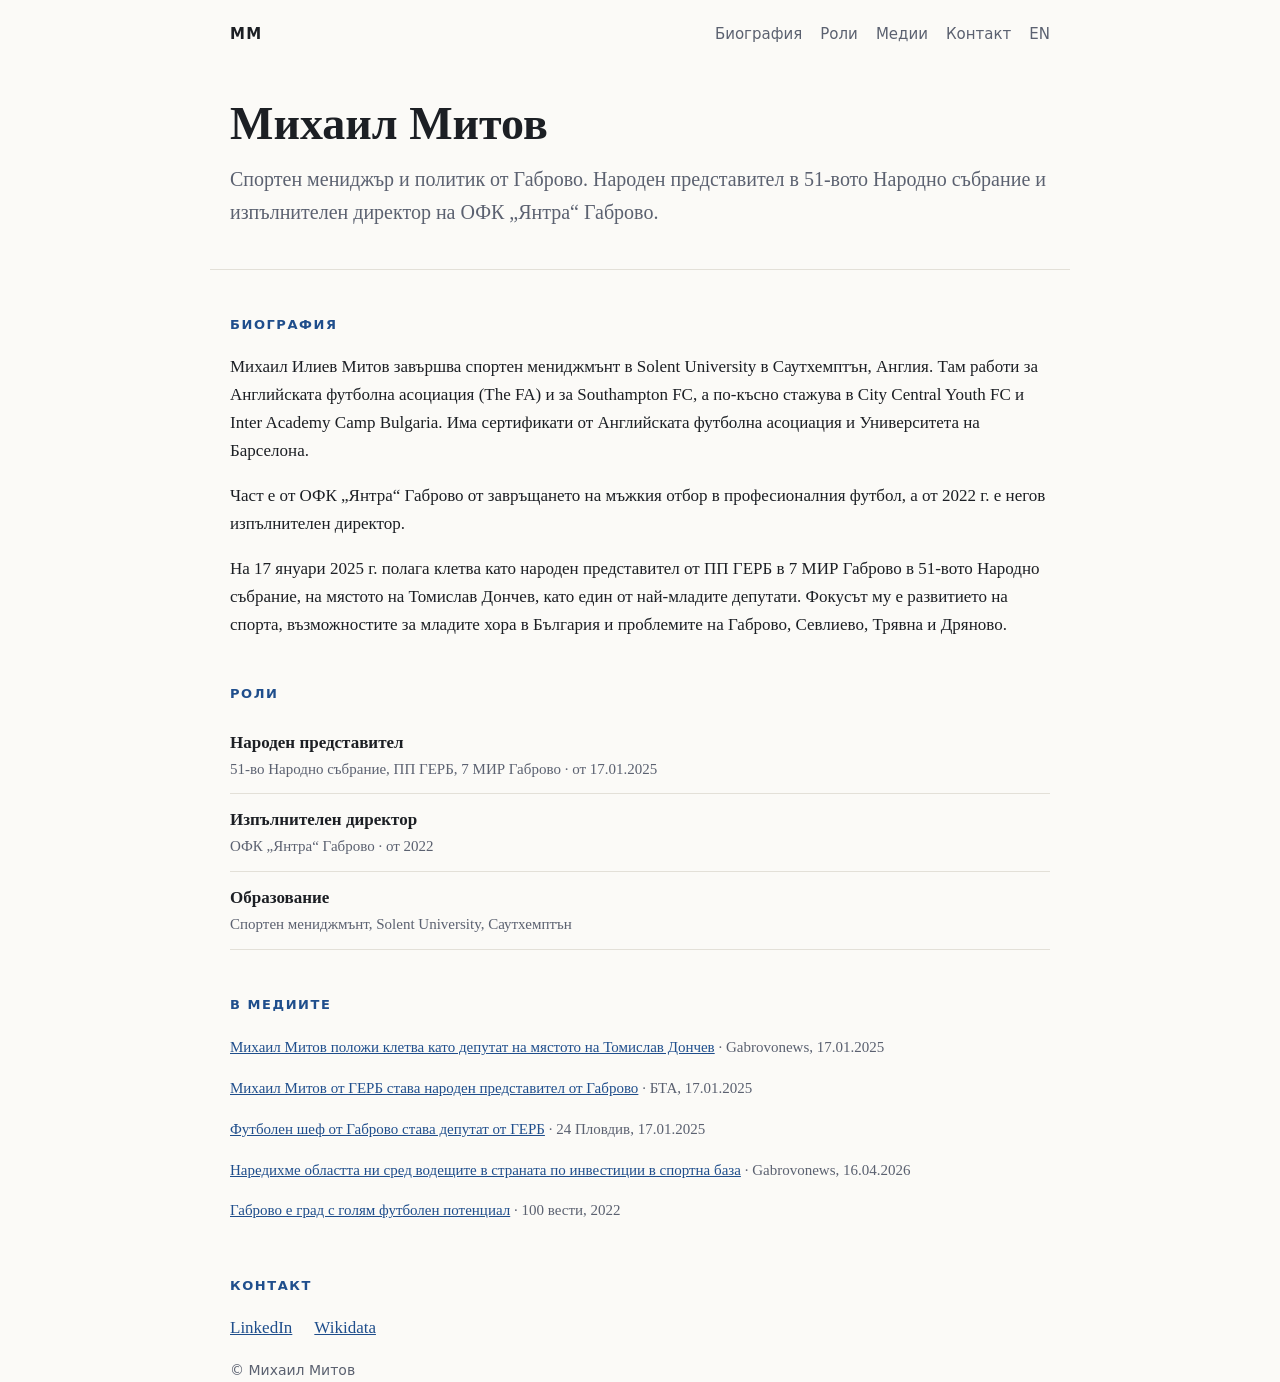
==== index.html @ caedcb2a "Лични страници на Михаил Митов (БГ и EN) с Person schema Co-Authored-By: Claude Opus 5.5 (1M context" ====
<!doctype html>
<html lang="bg">
<head>
<meta charset="utf-8">
<meta name="viewport" content="width=device-width, initial-scale=1">
<title>Михаил Митов | Mihail Mitov</title>
<meta name="description" content="Михаил Илиев Митов – български спортен мениджър и политик, народен представител в 51-вото Народно събрание и изпълнителен директор на ОФК „Янтра“ Габрово.">
<link rel="canonical" href="https://mihailmitovv-code.github.io/">
<link rel="alternate" hreflang="bg" href="https://mihailmitovv-code.github.io/">
<link rel="alternate" hreflang="en" href="https://mihailmitovv-code.github.io/en.html">
<meta property="og:type" content="profile">
<meta property="og:title" content="Михаил Митов">
<meta property="og:description" content="Спортен мениджър и политик от Габрово.">
<meta property="og:url" content="https://mihailmitovv-code.github.io/">
<link rel="stylesheet" href="style.css">
<script type="application/ld+json">
{
  "@context": "https://schema.org",
  "@type": "ProfilePage",
  "url": "https://mihailmitovv-code.github.io/",
  "mainEntity": {
    "@type": "Person",
    "@id": "https://mihailmitovv-code.github.io/#person",
    "name": "Михаил Митов",
    "alternateName": ["Михаил Илиев Митов", "Mihail Mitov", "Mihail Iliev Mitov"],
    "givenName": "Михаил",
    "additionalName": "Илиев",
    "familyName": "Митов",
    "url": "https://mihailmitovv-code.github.io/",
    "description": "Български спортен мениджър и политик, народен представител в 51-вото Народно събрание и изпълнителен директор на ОФК „Янтра“ Габрово.",
    "nationality": {"@type": "Country", "name": "Bulgaria"},
    "homeLocation": {"@type": "Place", "name": "Габрово, България"},
    "jobTitle": "Изпълнителен директор",
    "worksFor": {"@type": "SportsOrganization", "name": "ОФК „Янтра“ Габрово", "url": "https://fcyantra.bg/"},
    "memberOf": {"@type": "PoliticalParty", "name": "ГЕРБ"},
    "alumniOf": {"@type": "CollegeOrUniversity", "name": "Solent University"},
    "knowsAbout": ["Спортен мениджмънт", "Футбол", "Спортна политика", "Регионално развитие"],
    "sameAs": [
      "https://www.wikidata.org/wiki/Q131862445",
      "https://www.linkedin.com/in/mihailm/"
    ]
  }
}
</script>
</head>
<body>
<header class="wrap top">
  <span class="mark">ММ</span>
  <nav><a href="#bio">Биография</a><a href="#roles">Роли</a><a href="#press">Медии</a><a href="#contact">Контакт</a><a href="en.html" lang="en">EN</a></nav>
</header>
<main>
<section class="wrap hero">
  <div>
    <h1>Михаил Митов</h1>
    <p class="lead">Спортен мениджър и политик от Габрово. Народен представител в 51-вото Народно събрание и изпълнителен директор на ОФК „Янтра“ Габрово.</p>
  </div>
</section>
<section id="bio" class="wrap">
  <h2>Биография</h2>
  <p>Михаил Илиев Митов завършва спортен мениджмънт в Solent University в Саутхемптън, Англия. Там работи за Английската футболна асоциация (The FA) и за Southampton FC, а по-късно стажува в City Central Youth FC и Inter Academy Camp Bulgaria. Има сертификати от Английската футболна асоциация и Университета на Барселона.</p>
  <p>Част е от ОФК „Янтра“ Габрово от завръщането на мъжкия отбор в професионалния футбол, а от 2022 г. е негов изпълнителен директор.</p>
  <p>На 17 януари 2025 г. полага клетва като народен представител от ПП ГЕРБ в 7 МИР Габрово в 51-вото Народно събрание, на мястото на Томислав Дончев, като един от най-младите депутати. Фокусът му е развитието на спорта, възможностите за младите хора в България и проблемите на Габрово, Севлиево, Трявна и Дряново.</p>
</section>
<section id="roles" class="wrap">
  <h2>Роли</h2>
  <ul class="roles">
    <li><b>Народен представител</b><span>51-во Народно събрание, ПП ГЕРБ, 7 МИР Габрово · от 17.01.2025</span></li>
    <li><b>Изпълнителен директор</b><span>ОФК „Янтра“ Габрово · от 2022</span></li>
    <li><b>Образование</b><span>Спортен мениджмънт, Solent University, Саутхемптън</span></li>
  </ul>
</section>
<section id="press" class="wrap">
  <h2>В медиите</h2>
  <ul class="press">
    <li><a href="https://www.gabrovonews.bg/news/203158/">Михаил Митов положи клетва като депутат на мястото на Томислав Дончев</a> · Gabrovonews, 17.01.2025</li>
    <li><a href="https://www.bta.bg/bg/news/bulgaria/816753-mihail-mitov-ot-gerb-stava-naroden-predstavitel-ot-gabrovo-na-myastoto-na-tomisl">Михаил Митов от ГЕРБ става народен представител от Габрово</a> · БТА, 17.01.2025</li>
    <li><a href="https://www.24plovdiv.bg/novini/article/19731054">Футболен шеф от Габрово става депутат от ГЕРБ</a> · 24 Пловдив, 17.01.2025</li>
    <li><a href="https://www.gabrovonews.bg/news/207217/">Наредихме областта ни сред водещите в страната по инвестиции в спортна база</a> · Gabrovonews, 16.04.2026</li>
    <li><a href="https://www.stovesti.info/mihail-mitov-gabrovo-e-grad-s-golyam-futbolen-potentsial-a-nashata-kauza-e-da-go-opolzotvorim-11714.html">Габрово е град с голям футболен потенциал</a> · 100 вести, 2022</li>
  </ul>
</section>
<section id="contact" class="wrap">
  <h2>Контакт</h2>
  <p class="links"><a href="https://www.linkedin.com/in/mihailm/">LinkedIn</a><a href="https://www.wikidata.org/wiki/Q131862445">Wikidata</a></p>
</section>
</main>
<footer class="wrap">© Михаил Митов</footer>
</body>
</html>
---- style.css ----
:root{--bg:#fbfaf7;--fg:#1c1f24;--muted:#5b6170;--accent:#1f4e8c;--line:#e3e0d8}
@media (prefers-color-scheme:dark){:root{--bg:#14161a;--fg:#ecebe6;--muted:#a3a8b3;--accent:#8db4ea;--line:#2b2f36}}
*{box-sizing:border-box}
body{margin:0;background:var(--bg);color:var(--fg);font:17px/1.65 Georgia,"Times New Roman",serif}
.wrap{max-width:860px;margin:0 auto;padding:0 20px}
.top{display:flex;justify-content:space-between;align-items:center;padding-top:22px;padding-bottom:22px;font-family:system-ui,sans-serif;font-size:15px}
.mark{font-weight:700;letter-spacing:.08em}
nav a{color:var(--muted);text-decoration:none;margin-left:18px}
nav a:hover{color:var(--accent)}
.hero{display:grid;grid-template-columns:1fr;gap:36px;align-items:center;padding-top:30px;padding-bottom:40px;border-bottom:1px solid var(--line)}
.photo{width:240px;height:300px;object-fit:cover;border-radius:6px;background:var(--line)}
h1{font-size:46px;line-height:1.1;margin:0 0 14px;font-weight:600}
.lead{font-size:20px;color:var(--muted);margin:0}
h2{font-family:system-ui,sans-serif;font-size:13px;text-transform:uppercase;letter-spacing:.12em;color:var(--accent);margin:44px 0 12px}
.roles,.press{list-style:none;padding:0;margin:0}
.roles li{display:flex;flex-direction:column;padding:12px 0;border-bottom:1px solid var(--line)}
.roles span{color:var(--muted);font-size:15px}
.press li{padding:8px 0;color:var(--muted);font-size:15px}
a{color:var(--accent)}
.links a{margin-right:22px}
footer{padding-top:50px;padding-bottom:40px;color:var(--muted);font-size:14px;font-family:system-ui,sans-serif}
@media (max-width:640px){.hero{grid-template-columns:1fr}.photo{width:180px;height:225px}h1{font-size:36px}nav a{margin-left:10px}}
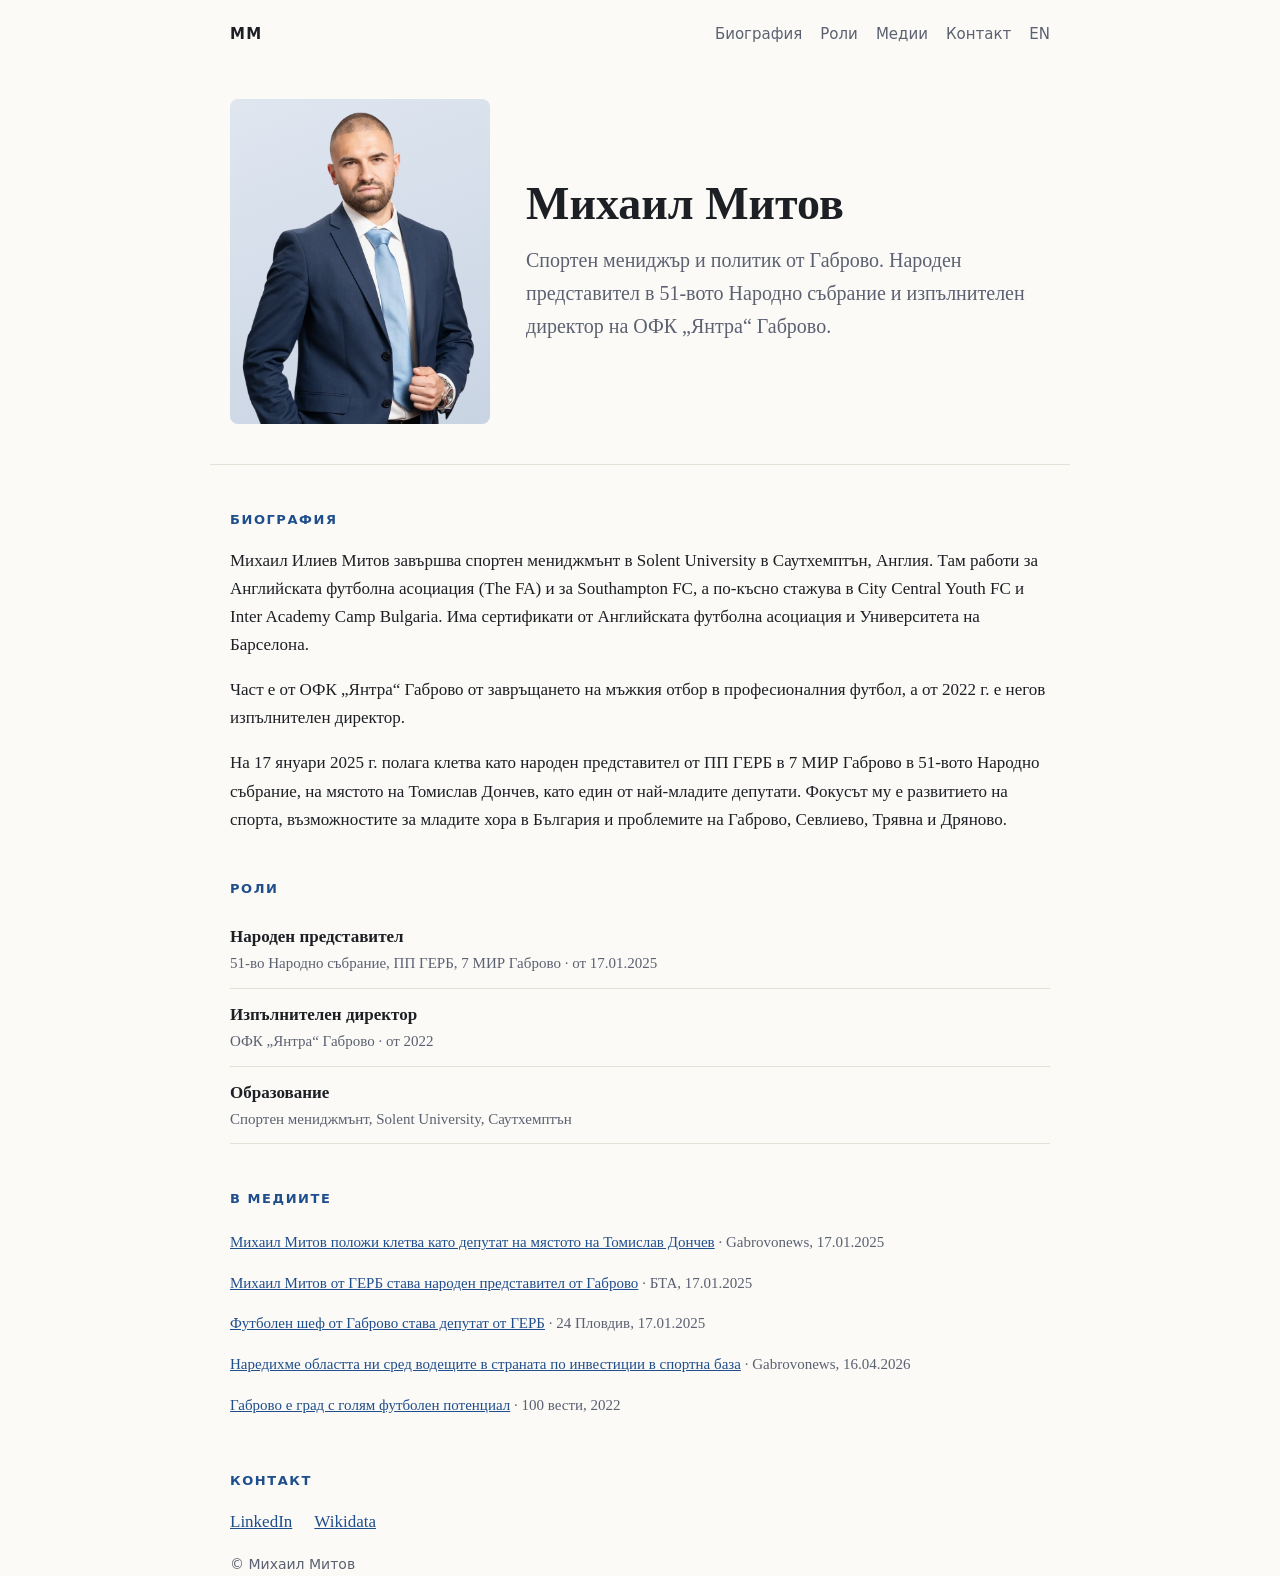
==== commit b636ef8f: "Добавена снимка на Михаил Митов Co-Authored-By: Claude Opus 5.5 (1M context) <noreply@anthropic.com>" ====
--- a/index.html
+++ b/index.html
@@ -11,6 +11,7 @@
 <meta property="og:type" content="profile">
 <meta property="og:title" content="Михаил Митов">
 <meta property="og:description" content="Спортен мениджър и политик от Габрово.">
+<meta property="og:image" content="https://mihailmitovv-code.github.io/mihail-mitov.jpg">
 <meta property="og:url" content="https://mihailmitovv-code.github.io/">
 <link rel="stylesheet" href="style.css">
 <script type="application/ld+json">
@@ -27,6 +28,7 @@
     "additionalName": "Илиев",
     "familyName": "Митов",
     "url": "https://mihailmitovv-code.github.io/",
+    "image": ["https://mihailmitovv-code.github.io/mihail-mitov.jpg","https://mihailmitovv-code.github.io/mihail-mitov-square.jpg"],
     "description": "Български спортен мениджър и политик, народен представител в 51-вото Народно събрание и изпълнителен директор на ОФК „Янтра“ Габрово.",
     "nationality": {"@type": "Country", "name": "Bulgaria"},
     "homeLocation": {"@type": "Place", "name": "Габрово, България"},
@@ -50,6 +52,7 @@
 </header>
 <main>
 <section class="wrap hero">
+  <div class="photo"><img src="mihail-mitov.webp" alt="Михаил Митов" width="800" height="1000"></div>
   <div>
     <h1>Михаил Митов</h1>
     <p class="lead">Спортен мениджър и политик от Габрово. Народен представител в 51-вото Народно събрание и изпълнителен директор на ОФК „Янтра“ Габрово.</p>
--- a/style.css
+++ b/style.css
@@ -7,8 +7,9 @@
 .mark{font-weight:700;letter-spacing:.08em}
 nav a{color:var(--muted);text-decoration:none;margin-left:18px}
 nav a:hover{color:var(--accent)}
-.hero{display:grid;grid-template-columns:1fr;gap:36px;align-items:center;padding-top:30px;padding-bottom:40px;border-bottom:1px solid var(--line)}
-.photo{width:240px;height:300px;object-fit:cover;border-radius:6px;background:var(--line)}
+.hero{display:grid;grid-template-columns:260px 1fr;gap:36px;align-items:center;padding-top:30px;padding-bottom:40px;border-bottom:1px solid var(--line)}
+.photo{width:260px;aspect-ratio:4/5;overflow:hidden;border-radius:8px;background:linear-gradient(160deg,#dfe6f0,#c9d4e3)}
+.photo img{width:100%;height:auto;display:block}
 h1{font-size:46px;line-height:1.1;margin:0 0 14px;font-weight:600}
 .lead{font-size:20px;color:var(--muted);margin:0}
 h2{font-family:system-ui,sans-serif;font-size:13px;text-transform:uppercase;letter-spacing:.12em;color:var(--accent);margin:44px 0 12px}
@@ -19,4 +20,4 @@
 a{color:var(--accent)}
 .links a{margin-right:22px}
 footer{padding-top:50px;padding-bottom:40px;color:var(--muted);font-size:14px;font-family:system-ui,sans-serif}
-@media (max-width:640px){.hero{grid-template-columns:1fr}.photo{width:180px;height:225px}h1{font-size:36px}nav a{margin-left:10px}}
+@media (max-width:640px){.hero{grid-template-columns:1fr}.photo{width:200px}h1{font-size:36px}nav a{margin-left:10px}}
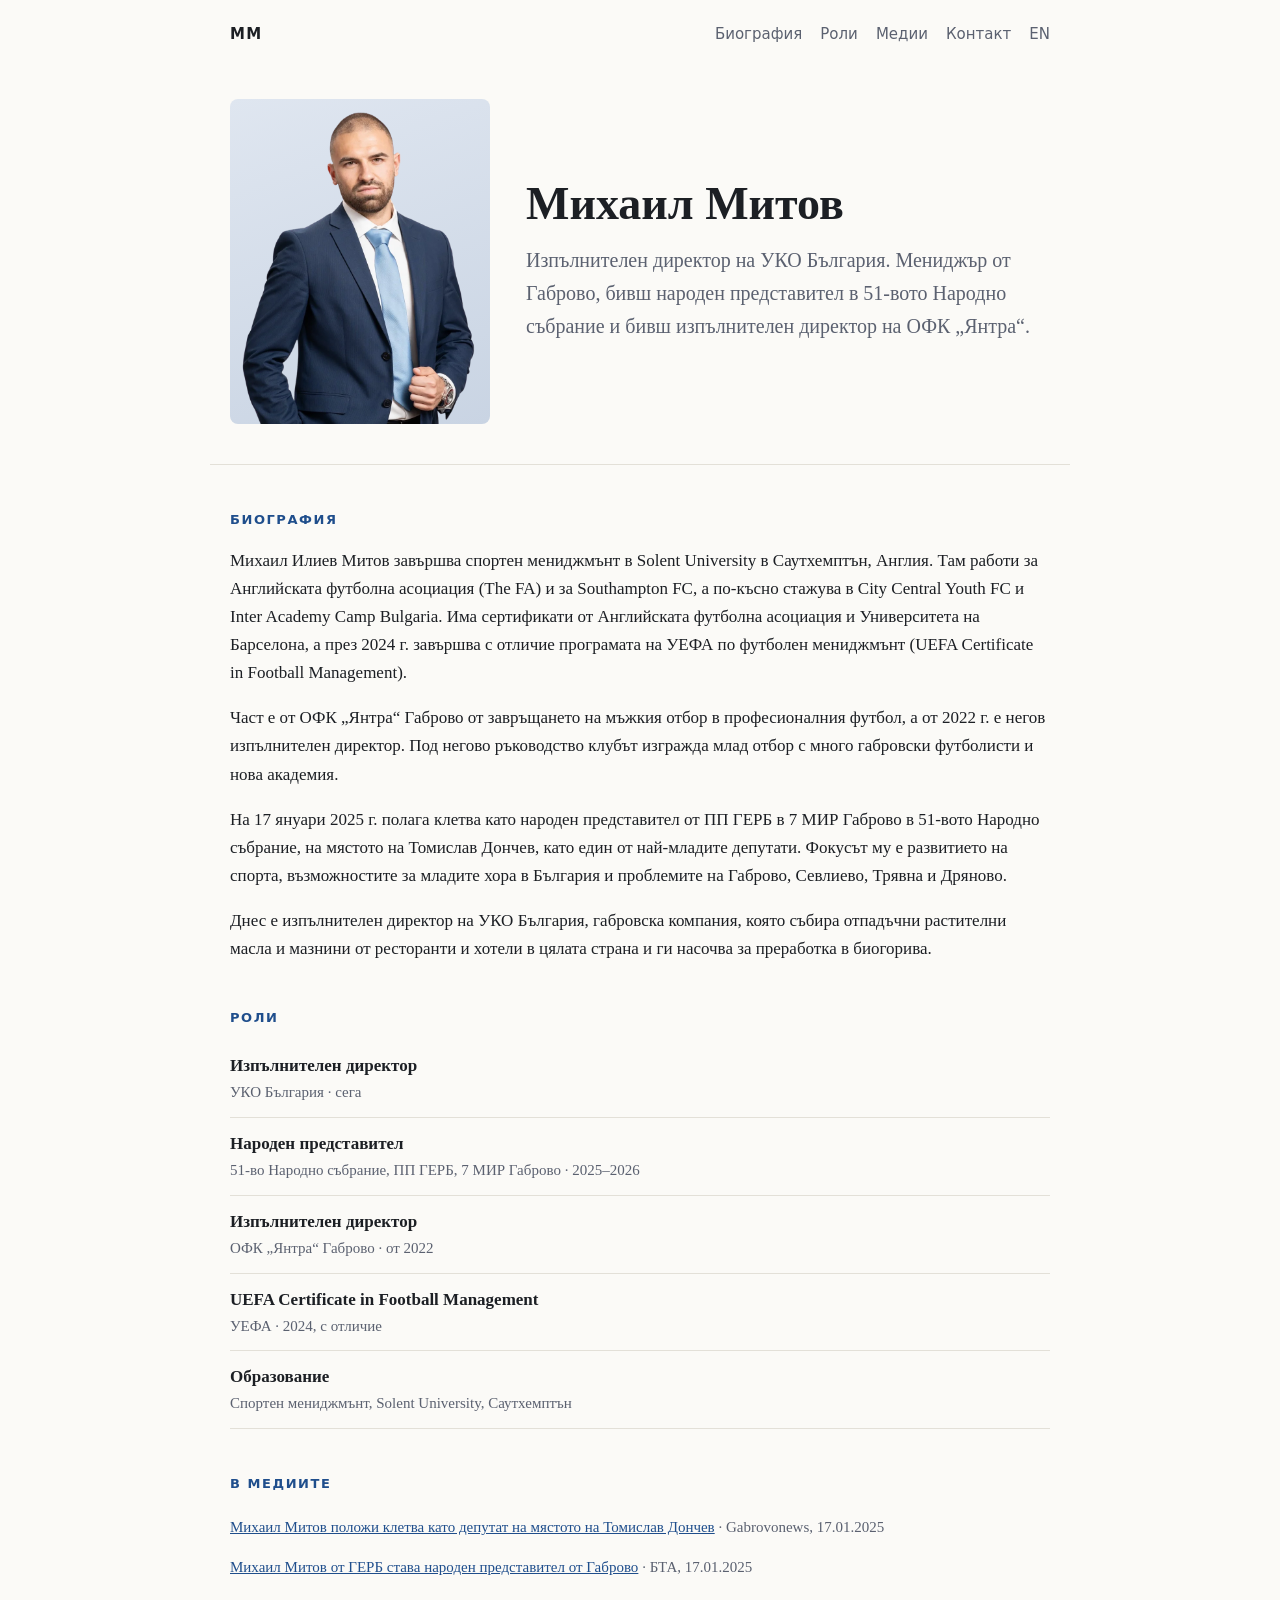
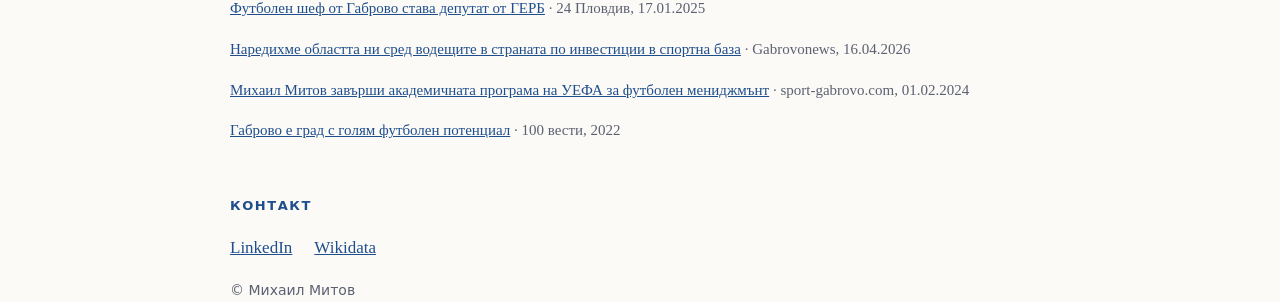
==== commit 7b2d2222: "Актуална роля: изпълнителен директор на УКО България Co-Authored-By: Claude Opus 5.5 (1M context) <n" ====
--- a/index.html
+++ b/index.html
@@ -4,13 +4,13 @@
 <meta charset="utf-8">
 <meta name="viewport" content="width=device-width, initial-scale=1">
 <title>Михаил Митов | Mihail Mitov</title>
-<meta name="description" content="Михаил Илиев Митов – български спортен мениджър и политик, народен представител в 51-вото Народно събрание и изпълнителен директор на ОФК „Янтра“ Габрово.">
+<meta name="description" content="Михаил Илиев Митов – изпълнителен директор на УКО България, бивш народен представител в 51-вото Народно събрание и бивш изпълнителен директор на ОФК „Янтра“ Габрово.">
 <link rel="canonical" href="https://mihailmitovv-code.github.io/">
 <link rel="alternate" hreflang="bg" href="https://mihailmitovv-code.github.io/">
 <link rel="alternate" hreflang="en" href="https://mihailmitovv-code.github.io/en.html">
 <meta property="og:type" content="profile">
 <meta property="og:title" content="Михаил Митов">
-<meta property="og:description" content="Спортен мениджър и политик от Габрово.">
+<meta property="og:description" content="Изпълнителен директор на УКО България. Мениджър и бивш народен представител от Габрово.">
 <meta property="og:image" content="https://mihailmitovv-code.github.io/mihail-mitov.jpg">
 <meta property="og:url" content="https://mihailmitovv-code.github.io/">
 <link rel="stylesheet" href="style.css">
@@ -29,14 +29,19 @@
     "familyName": "Митов",
     "url": "https://mihailmitovv-code.github.io/",
     "image": ["https://mihailmitovv-code.github.io/mihail-mitov.jpg","https://mihailmitovv-code.github.io/mihail-mitov-square.jpg"],
-    "description": "Български спортен мениджър и политик, народен представител в 51-вото Народно събрание и изпълнителен директор на ОФК „Янтра“ Габрово.",
+    "description": "Български мениджър и политик, изпълнителен директор на УКО България и бивш народен представител в 51-вото Народно събрание.",
     "nationality": {"@type": "Country", "name": "Bulgaria"},
     "homeLocation": {"@type": "Place", "name": "Габрово, България"},
     "jobTitle": "Изпълнителен директор",
-    "worksFor": {"@type": "SportsOrganization", "name": "ОФК „Янтра“ Габрово", "url": "https://fcyantra.bg/"},
+    "worksFor": {"@type": "Organization", "name": "УКО България", "alternateName": "UCO Bulgaria"},
+    "hasOccupation": [
+      {"@type": "Role", "roleName": "Изпълнителен директор", "description": "УКО България"},
+      {"@type": "Role", "roleName": "Народен представител, 51-во Народно събрание", "startDate": "2025-01-17"},
+      {"@type": "Role", "roleName": "Изпълнителен директор, ОФК „Янтра“ Габрово", "startDate": "2022"}
+    ],
     "memberOf": {"@type": "PoliticalParty", "name": "ГЕРБ"},
     "alumniOf": {"@type": "CollegeOrUniversity", "name": "Solent University"},
-    "knowsAbout": ["Спортен мениджмънт", "Футбол", "Спортна политика", "Регионално развитие"],
+    "knowsAbout": ["Мениджмънт", "Рециклиране и кръгова икономика", "Спортен мениджмънт", "Футбол", "Регионално развитие"],
     "sameAs": [
       "https://www.wikidata.org/wiki/Q131862445",
       "https://www.linkedin.com/in/mihailm/"
@@ -55,20 +60,23 @@
   <div class="photo"><img src="mihail-mitov.webp" alt="Михаил Митов" width="800" height="1000"></div>
   <div>
     <h1>Михаил Митов</h1>
-    <p class="lead">Спортен мениджър и политик от Габрово. Народен представител в 51-вото Народно събрание и изпълнителен директор на ОФК „Янтра“ Габрово.</p>
+    <p class="lead">Изпълнителен директор на УКО България. Мениджър от Габрово, бивш народен представител в 51-вото Народно събрание и бивш изпълнителен директор на ОФК „Янтра“.</p>
   </div>
 </section>
 <section id="bio" class="wrap">
   <h2>Биография</h2>
-  <p>Михаил Илиев Митов завършва спортен мениджмънт в Solent University в Саутхемптън, Англия. Там работи за Английската футболна асоциация (The FA) и за Southampton FC, а по-късно стажува в City Central Youth FC и Inter Academy Camp Bulgaria. Има сертификати от Английската футболна асоциация и Университета на Барселона.</p>
-  <p>Част е от ОФК „Янтра“ Габрово от завръщането на мъжкия отбор в професионалния футбол, а от 2022 г. е негов изпълнителен директор.</p>
+  <p>Михаил Илиев Митов завършва спортен мениджмънт в Solent University в Саутхемптън, Англия. Там работи за Английската футболна асоциация (The FA) и за Southampton FC, а по-късно стажува в City Central Youth FC и Inter Academy Camp Bulgaria. Има сертификати от Английската футболна асоциация и Университета на Барселона, а през 2024 г. завършва с отличие програмата на УЕФА по футболен мениджмънт (UEFA Certificate in Football Management).</p>
+  <p>Част е от ОФК „Янтра“ Габрово от завръщането на мъжкия отбор в професионалния футбол, а от 2022 г. е негов изпълнителен директор. Под негово ръководство клубът изгражда млад отбор с много габровски футболисти и нова академия.</p>
   <p>На 17 януари 2025 г. полага клетва като народен представител от ПП ГЕРБ в 7 МИР Габрово в 51-вото Народно събрание, на мястото на Томислав Дончев, като един от най-младите депутати. Фокусът му е развитието на спорта, възможностите за младите хора в България и проблемите на Габрово, Севлиево, Трявна и Дряново.</p>
+  <p>Днес е изпълнителен директор на УКО България, габровска компания, която събира отпадъчни растителни масла и мазнини от ресторанти и хотели в цялата страна и ги насочва за преработка в биогорива.</p>
 </section>
 <section id="roles" class="wrap">
   <h2>Роли</h2>
   <ul class="roles">
-    <li><b>Народен представител</b><span>51-во Народно събрание, ПП ГЕРБ, 7 МИР Габрово · от 17.01.2025</span></li>
+    <li><b>Изпълнителен директор</b><span>УКО България · сега</span></li>
+    <li><b>Народен представител</b><span>51-во Народно събрание, ПП ГЕРБ, 7 МИР Габрово · 2025–2026</span></li>
     <li><b>Изпълнителен директор</b><span>ОФК „Янтра“ Габрово · от 2022</span></li>
+    <li><b>UEFA Certificate in Football Management</b><span>УЕФА · 2024, с отличие</span></li>
     <li><b>Образование</b><span>Спортен мениджмънт, Solent University, Саутхемптън</span></li>
   </ul>
 </section>
@@ -79,6 +87,7 @@
     <li><a href="https://www.bta.bg/bg/news/bulgaria/816753-mihail-mitov-ot-gerb-stava-naroden-predstavitel-ot-gabrovo-na-myastoto-na-tomisl">Михаил Митов от ГЕРБ става народен представител от Габрово</a> · БТА, 17.01.2025</li>
     <li><a href="https://www.24plovdiv.bg/novini/article/19731054">Футболен шеф от Габрово става депутат от ГЕРБ</a> · 24 Пловдив, 17.01.2025</li>
     <li><a href="https://www.gabrovonews.bg/news/207217/">Наредихме областта ни сред водещите в страната по инвестиции в спортна база</a> · Gabrovonews, 16.04.2026</li>
+    <li><a href="https://www.sport-gabrovo.com/novini/2579-izpalnitelniyat-direktor-na-yantra-mihail-mitov-zavarshi-akademichnata-programa-na-uefa-za-futbolen-menidzhmant">Михаил Митов завърши академичната програма на УЕФА за футболен мениджмънт</a> · sport-gabrovo.com, 01.02.2024</li>
     <li><a href="https://www.stovesti.info/mihail-mitov-gabrovo-e-grad-s-golyam-futbolen-potentsial-a-nashata-kauza-e-da-go-opolzotvorim-11714.html">Габрово е град с голям футболен потенциал</a> · 100 вести, 2022</li>
   </ul>
 </section>
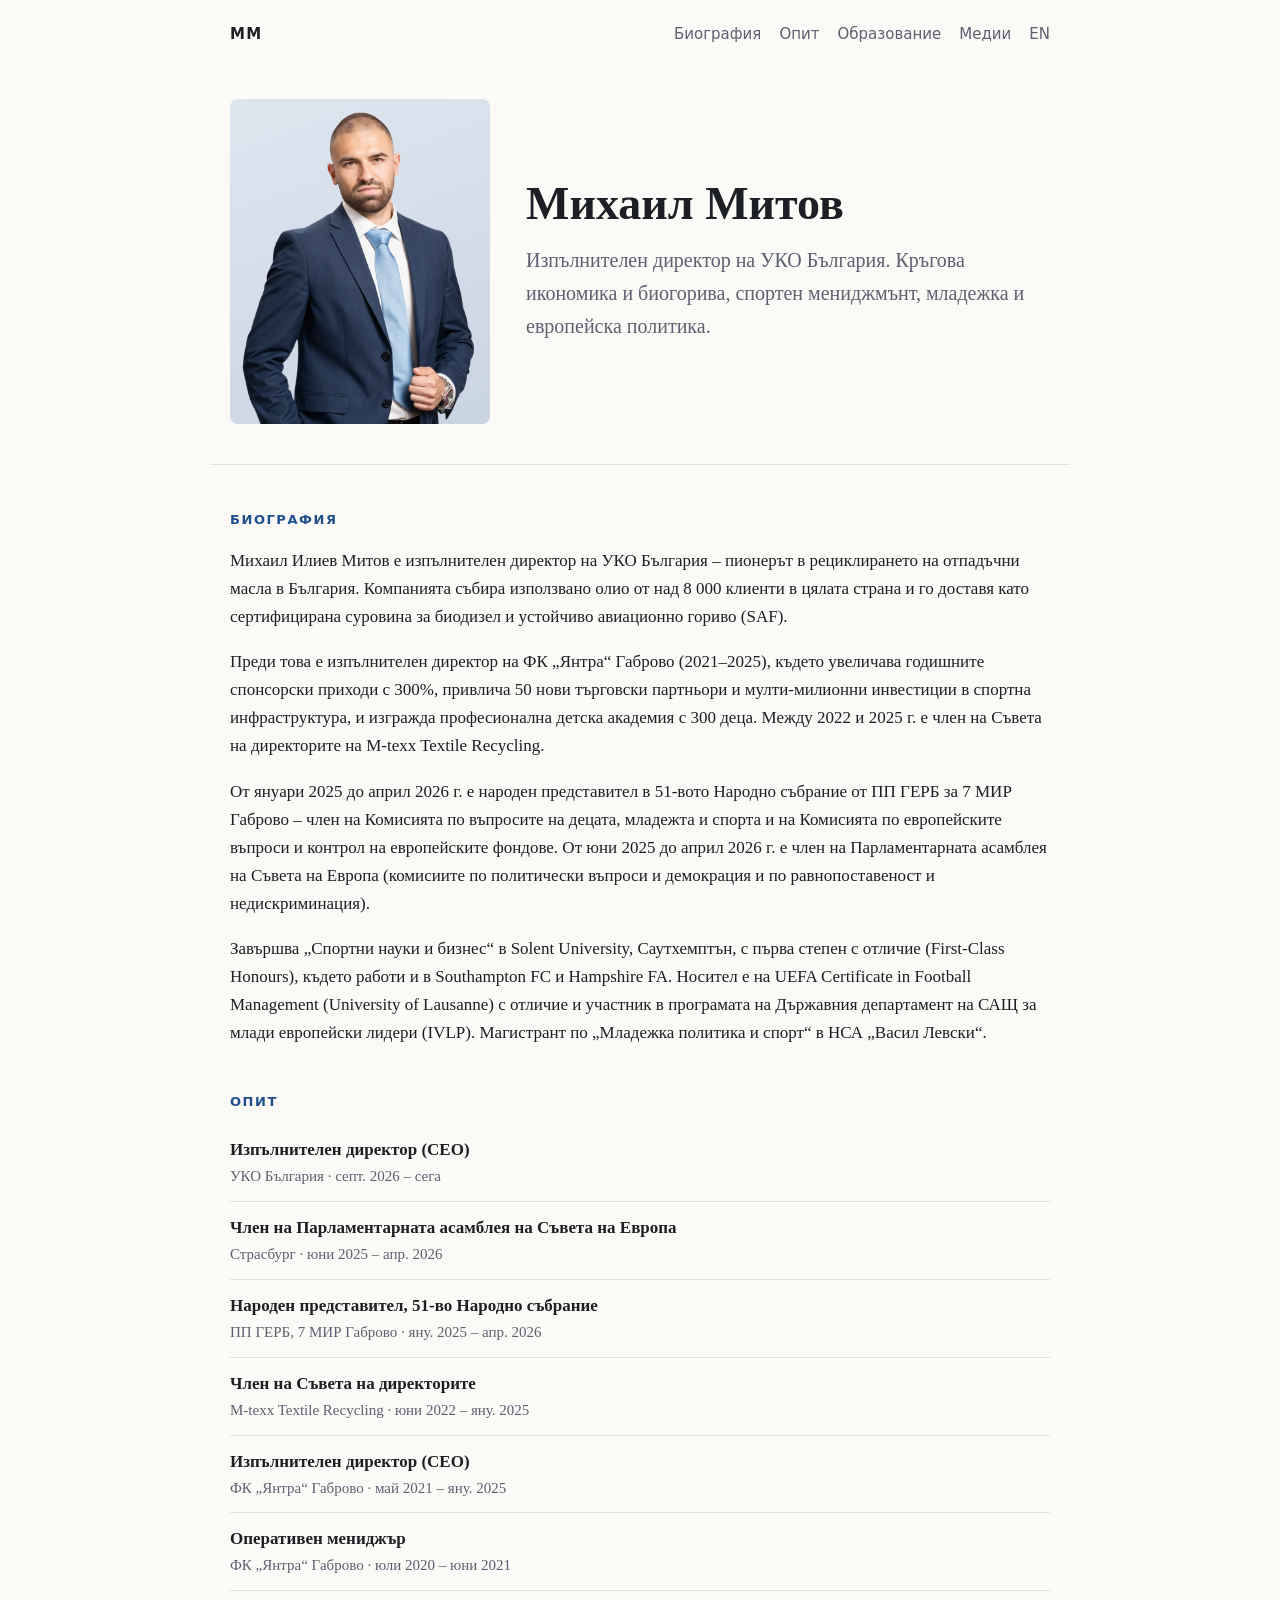
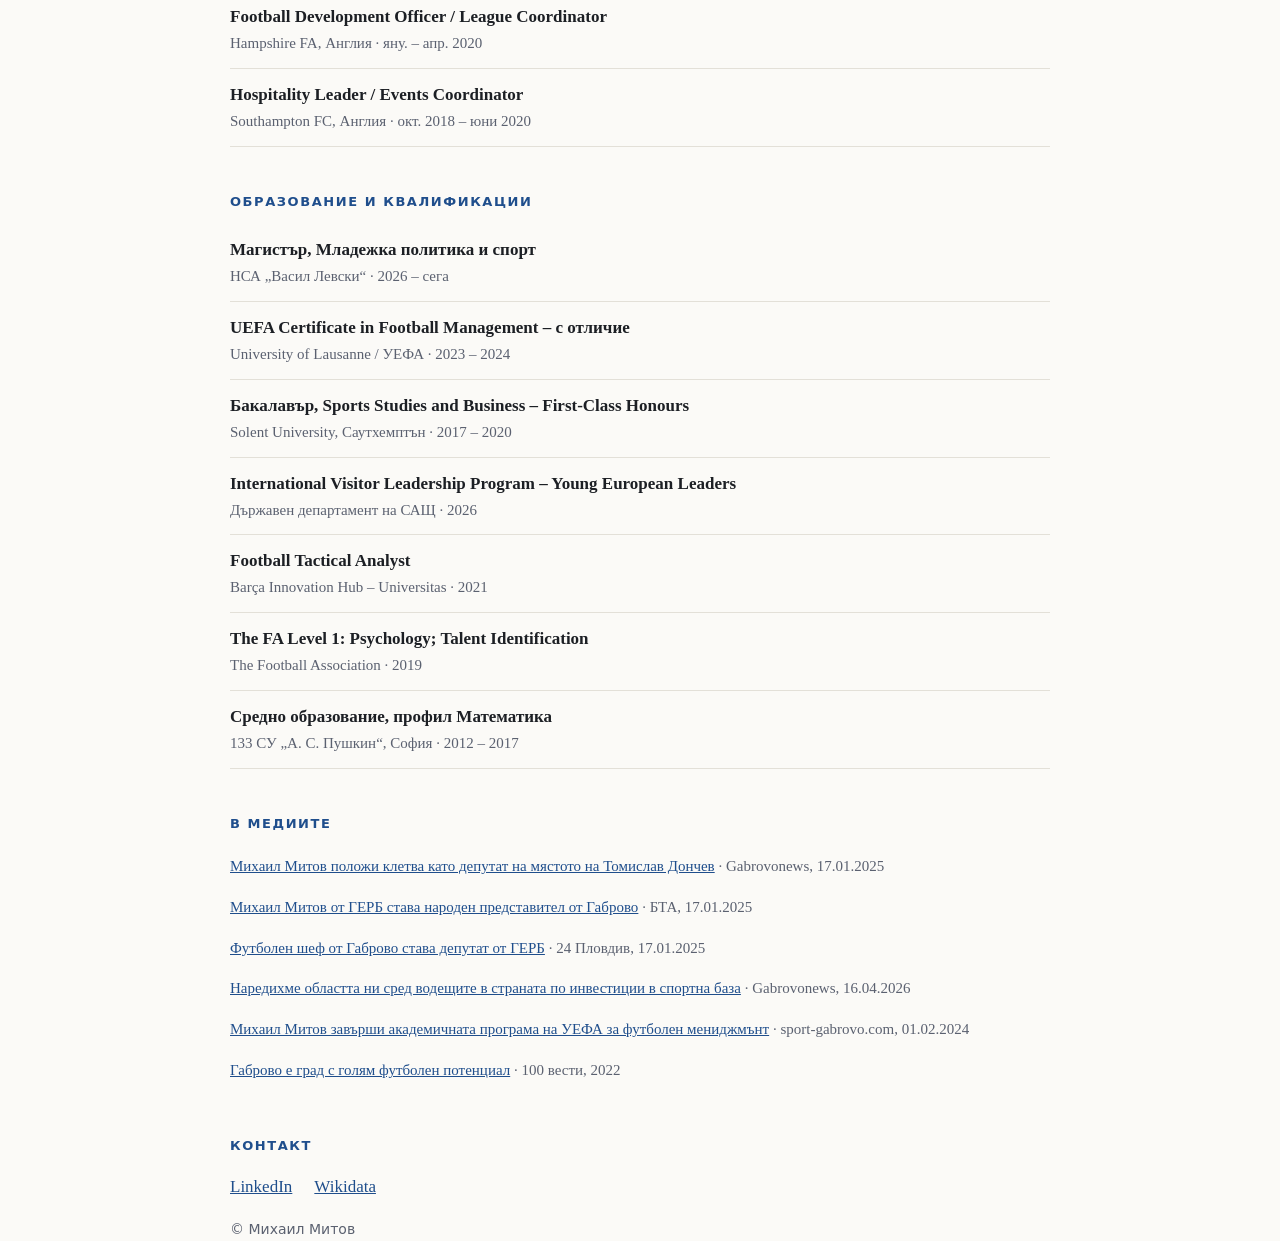
==== commit 0f62735e: "Пълна биография от LinkedIn: опит, образование, ПАСЕ, УКО България Co-Authored-By: Claude Opus 5.5 (" ====
--- a/index.html
+++ b/index.html
@@ -4,13 +4,13 @@
 <meta charset="utf-8">
 <meta name="viewport" content="width=device-width, initial-scale=1">
 <title>Михаил Митов | Mihail Mitov</title>
-<meta name="description" content="Михаил Илиев Митов – изпълнителен директор на УКО България, бивш народен представител в 51-вото Народно събрание и бивш изпълнителен директор на ОФК „Янтра“ Габрово.">
+<meta name="description" content="Михаил Илиев Митов – изпълнителен директор на УКО България, бивш народен представител в 51-вото Народно събрание и член на ПАСЕ, бивш изпълнителен директор на ФК „Янтра“ Габрово.">
 <link rel="canonical" href="https://mihailmitovv-code.github.io/">
 <link rel="alternate" hreflang="bg" href="https://mihailmitovv-code.github.io/">
 <link rel="alternate" hreflang="en" href="https://mihailmitovv-code.github.io/en.html">
 <meta property="og:type" content="profile">
 <meta property="og:title" content="Михаил Митов">
-<meta property="og:description" content="Изпълнителен директор на УКО България. Мениджър и бивш народен представител от Габрово.">
+<meta property="og:description" content="Изпълнителен директор на УКО България. Кръгова икономика и биогорива, спортен мениджмънт, младежка и европейска политика.">
 <meta property="og:image" content="https://mihailmitovv-code.github.io/mihail-mitov.jpg">
 <meta property="og:url" content="https://mihailmitovv-code.github.io/">
 <link rel="stylesheet" href="style.css">
@@ -19,29 +19,89 @@
   "@context": "https://schema.org",
   "@type": "ProfilePage",
   "url": "https://mihailmitovv-code.github.io/",
+  "inLanguage": "bg",
   "mainEntity": {
     "@type": "Person",
     "@id": "https://mihailmitovv-code.github.io/#person",
     "name": "Михаил Митов",
-    "alternateName": ["Михаил Илиев Митов", "Mihail Mitov", "Mihail Iliev Mitov"],
+    "alternateName": [
+      "Михаил Илиев Митов",
+      "Mihail Mitov",
+      "Mihail Iliev Mitov"
+    ],
     "givenName": "Михаил",
     "additionalName": "Илиев",
     "familyName": "Митов",
     "url": "https://mihailmitovv-code.github.io/",
-    "image": ["https://mihailmitovv-code.github.io/mihail-mitov.jpg","https://mihailmitovv-code.github.io/mihail-mitov-square.jpg"],
-    "description": "Български мениджър и политик, изпълнителен директор на УКО България и бивш народен представител в 51-вото Народно събрание.",
-    "nationality": {"@type": "Country", "name": "Bulgaria"},
-    "homeLocation": {"@type": "Place", "name": "Габрово, България"},
-    "jobTitle": "Изпълнителен директор",
-    "worksFor": {"@type": "Organization", "name": "УКО България", "alternateName": "UCO Bulgaria"},
-    "hasOccupation": [
-      {"@type": "Role", "roleName": "Изпълнителен директор", "description": "УКО България"},
-      {"@type": "Role", "roleName": "Народен представител, 51-во Народно събрание", "startDate": "2025-01-17"},
-      {"@type": "Role", "roleName": "Изпълнителен директор, ОФК „Янтра“ Габрово", "startDate": "2022"}
+    "image": [
+      "https://mihailmitovv-code.github.io/mihail-mitov.jpg",
+      "https://mihailmitovv-code.github.io/mihail-mitov-square.jpg"
     ],
-    "memberOf": {"@type": "PoliticalParty", "name": "ГЕРБ"},
-    "alumniOf": {"@type": "CollegeOrUniversity", "name": "Solent University"},
-    "knowsAbout": ["Мениджмънт", "Рециклиране и кръгова икономика", "Спортен мениджмънт", "Футбол", "Регионално развитие"],
+    "description": "Български мениджър и бивш политик, изпълнителен директор на УКО България, бивш народен представител в 51-вото Народно събрание и член на Парламентарната асамблея на Съвета на Европа.",
+    "nationality": {
+      "@type": "Country",
+      "name": "Bulgaria"
+    },
+    "homeLocation": {
+      "@type": "Place",
+      "name": "Габрово, България"
+    },
+    "jobTitle": "Изпълнителен директор (CEO)",
+    "worksFor": {
+      "@type": "Organization",
+      "name": "УКО България",
+      "alternateName": "UCO Bulgaria"
+    },
+    "memberOf": {
+      "@type": "PoliticalParty",
+      "name": "ГЕРБ"
+    },
+    "alumniOf": [
+      {
+        "@type": "CollegeOrUniversity",
+        "name": "Solent University",
+        "sameAs": "https://www.solent.ac.uk/"
+      },
+      {
+        "@type": "CollegeOrUniversity",
+        "name": "University of Lausanne",
+        "sameAs": "https://www.unil.ch/"
+      },
+      {
+        "@type": "CollegeOrUniversity",
+        "name": "Национална спортна академия „Васил Левски“"
+      },
+      {
+        "@type": "HighSchool",
+        "name": "133 СУ „А. С. Пушкин“"
+      }
+    ],
+    "hasCredential": [
+      {
+        "@type": "EducationalOccupationalCredential",
+        "name": "UEFA Certificate in Football Management (Distinction)",
+        "recognizedBy": {
+          "@type": "Organization",
+          "name": "UEFA"
+        }
+      },
+      {
+        "@type": "EducationalOccupationalCredential",
+        "name": "International Visitor Leadership Program – Young European Leaders",
+        "recognizedBy": {
+          "@type": "Organization",
+          "name": "U.S. Department of State"
+        }
+      }
+    ],
+    "knowsAbout": [
+      "Кръгова икономика",
+      "Биогорива",
+      "Спортен мениджмънт",
+      "Футбол",
+      "Младежка политика",
+      "Европейски въпроси"
+    ],
     "sameAs": [
       "https://www.wikidata.org/wiki/Q131862445",
       "https://www.linkedin.com/in/mihailm/"
@@ -52,32 +112,47 @@
 </head>
 <body>
 <header class="wrap top">
-  <span class="mark">ММ</span>
-  <nav><a href="#bio">Биография</a><a href="#roles">Роли</a><a href="#press">Медии</a><a href="#contact">Контакт</a><a href="en.html" lang="en">EN</a></nav>
+  <span class="mark">MM</span>
+  <nav><a href="#bio">Биография</a><a href="#exp">Опит</a><a href="#edu">Образование</a><a href="#press">Медии</a><a href="en.html">EN</a></nav>
 </header>
 <main>
 <section class="wrap hero">
   <div class="photo"><img src="mihail-mitov.webp" alt="Михаил Митов" width="800" height="1000"></div>
   <div>
     <h1>Михаил Митов</h1>
-    <p class="lead">Изпълнителен директор на УКО България. Мениджър от Габрово, бивш народен представител в 51-вото Народно събрание и бивш изпълнителен директор на ОФК „Янтра“.</p>
+    <p class="lead">Изпълнителен директор на УКО България. Кръгова икономика и биогорива, спортен мениджмънт, младежка и европейска политика.</p>
   </div>
 </section>
 <section id="bio" class="wrap">
   <h2>Биография</h2>
-  <p>Михаил Илиев Митов завършва спортен мениджмънт в Solent University в Саутхемптън, Англия. Там работи за Английската футболна асоциация (The FA) и за Southampton FC, а по-късно стажува в City Central Youth FC и Inter Academy Camp Bulgaria. Има сертификати от Английската футболна асоциация и Университета на Барселона, а през 2024 г. завършва с отличие програмата на УЕФА по футболен мениджмънт (UEFA Certificate in Football Management).</p>
-  <p>Част е от ОФК „Янтра“ Габрово от завръщането на мъжкия отбор в професионалния футбол, а от 2022 г. е негов изпълнителен директор. Под негово ръководство клубът изгражда млад отбор с много габровски футболисти и нова академия.</p>
-  <p>На 17 януари 2025 г. полага клетва като народен представител от ПП ГЕРБ в 7 МИР Габрово в 51-вото Народно събрание, на мястото на Томислав Дончев, като един от най-младите депутати. Фокусът му е развитието на спорта, възможностите за младите хора в България и проблемите на Габрово, Севлиево, Трявна и Дряново.</p>
-  <p>Днес е изпълнителен директор на УКО България, габровска компания, която събира отпадъчни растителни масла и мазнини от ресторанти и хотели в цялата страна и ги насочва за преработка в биогорива.</p>
+  <p>Михаил Илиев Митов е изпълнителен директор на УКО България – пионерът в рециклирането на отпадъчни масла в България. Компанията събира използвано олио от над 8 000 клиенти в цялата страна и го доставя като сертифицирана суровина за биодизел и устойчиво авиационно гориво (SAF).</p>
+  <p>Преди това е изпълнителен директор на ФК „Янтра“ Габрово (2021–2025), където увеличава годишните спонсорски приходи с 300%, привлича 50 нови търговски партньори и мулти-милионни инвестиции в спортна инфраструктура, и изгражда професионална детска академия с 300 деца. Между 2022 и 2025 г. е член на Съвета на директорите на M-texx Textile Recycling.</p>
+  <p>От януари 2025 до април 2026 г. е народен представител в 51-вото Народно събрание от ПП ГЕРБ за 7 МИР Габрово – член на Комисията по въпросите на децата, младежта и спорта и на Комисията по европейските въпроси и контрол на европейските фондове. От юни 2025 до април 2026 г. е член на Парламентарната асамблея на Съвета на Европа (комисиите по политически въпроси и демокрация и по равнопоставеност и недискриминация).</p>
+  <p>Завършва „Спортни науки и бизнес“ в Solent University, Саутхемптън, с първа степен с отличие (First-Class Honours), където работи и в Southampton FC и Hampshire FA. Носител е на UEFA Certificate in Football Management (University of Lausanne) с отличие и участник в програмата на Държавния департамент на САЩ за млади европейски лидери (IVLP). Магистрант по „Младежка политика и спорт“ в НСА „Васил Левски“.</p>
 </section>
-<section id="roles" class="wrap">
-  <h2>Роли</h2>
+<section id="exp" class="wrap">
+  <h2>Опит</h2>
   <ul class="roles">
-    <li><b>Изпълнителен директор</b><span>УКО България · сега</span></li>
-    <li><b>Народен представител</b><span>51-во Народно събрание, ПП ГЕРБ, 7 МИР Габрово · 2025–2026</span></li>
-    <li><b>Изпълнителен директор</b><span>ОФК „Янтра“ Габрово · от 2022</span></li>
-    <li><b>UEFA Certificate in Football Management</b><span>УЕФА · 2024, с отличие</span></li>
-    <li><b>Образование</b><span>Спортен мениджмънт, Solent University, Саутхемптън</span></li>
+    <li><b>Изпълнителен директор (CEO)</b><span>УКО България · септ. 2026 – сега</span></li>
+    <li><b>Член на Парламентарната асамблея на Съвета на Европа</b><span>Страсбург · юни 2025 – апр. 2026</span></li>
+    <li><b>Народен представител, 51-во Народно събрание</b><span>ПП ГЕРБ, 7 МИР Габрово · яну. 2025 – апр. 2026</span></li>
+    <li><b>Член на Съвета на директорите</b><span>M-texx Textile Recycling · юни 2022 – яну. 2025</span></li>
+    <li><b>Изпълнителен директор (CEO)</b><span>ФК „Янтра“ Габрово · май 2021 – яну. 2025</span></li>
+    <li><b>Оперативен мениджър</b><span>ФК „Янтра“ Габрово · юли 2020 – юни 2021</span></li>
+    <li><b>Football Development Officer / League Coordinator</b><span>Hampshire FA, Англия · яну. – апр. 2020</span></li>
+    <li><b>Hospitality Leader / Events Coordinator</b><span>Southampton FC, Англия · окт. 2018 – юни 2020</span></li>
+  </ul>
+</section>
+<section id="edu" class="wrap">
+  <h2>Образование и квалификации</h2>
+  <ul class="roles">
+    <li><b>Магистър, Младежка политика и спорт</b><span>НСА „Васил Левски“ · 2026 – сега</span></li>
+    <li><b>UEFA Certificate in Football Management – с отличие</b><span>University of Lausanne / УЕФА · 2023 – 2024</span></li>
+    <li><b>Бакалавър, Sports Studies and Business – First-Class Honours</b><span>Solent University, Саутхемптън · 2017 – 2020</span></li>
+    <li><b>International Visitor Leadership Program – Young European Leaders</b><span>Държавен департамент на САЩ · 2026</span></li>
+    <li><b>Football Tactical Analyst</b><span>Barça Innovation Hub – Universitas · 2021</span></li>
+    <li><b>The FA Level 1: Psychology; Talent Identification</b><span>The Football Association · 2019</span></li>
+    <li><b>Средно образование, профил Математика</b><span>133 СУ „А. С. Пушкин“, София · 2012 – 2017</span></li>
   </ul>
 </section>
 <section id="press" class="wrap">
@@ -91,6 +166,7 @@
     <li><a href="https://www.stovesti.info/mihail-mitov-gabrovo-e-grad-s-golyam-futbolen-potentsial-a-nashata-kauza-e-da-go-opolzotvorim-11714.html">Габрово е град с голям футболен потенциал</a> · 100 вести, 2022</li>
   </ul>
 </section>
+
 <section id="contact" class="wrap">
   <h2>Контакт</h2>
   <p class="links"><a href="https://www.linkedin.com/in/mihailm/">LinkedIn</a><a href="https://www.wikidata.org/wiki/Q131862445">Wikidata</a></p>
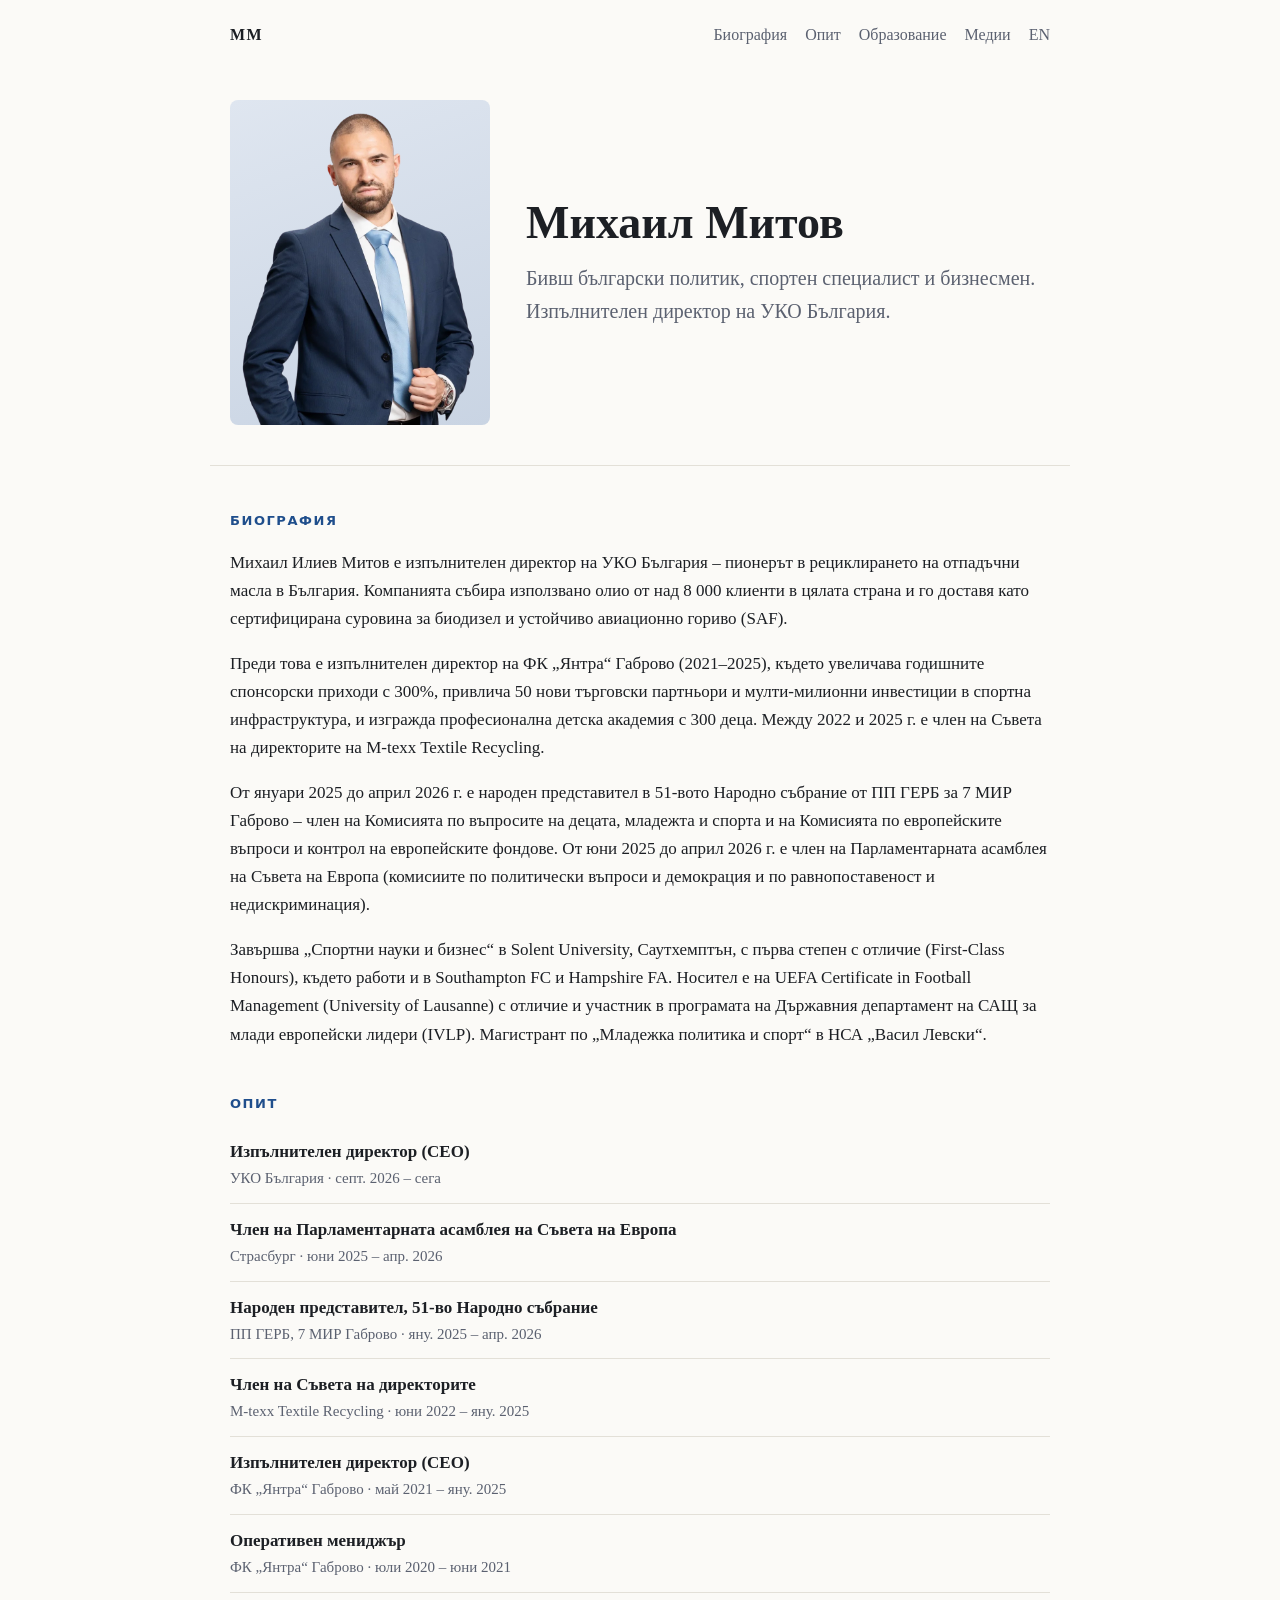
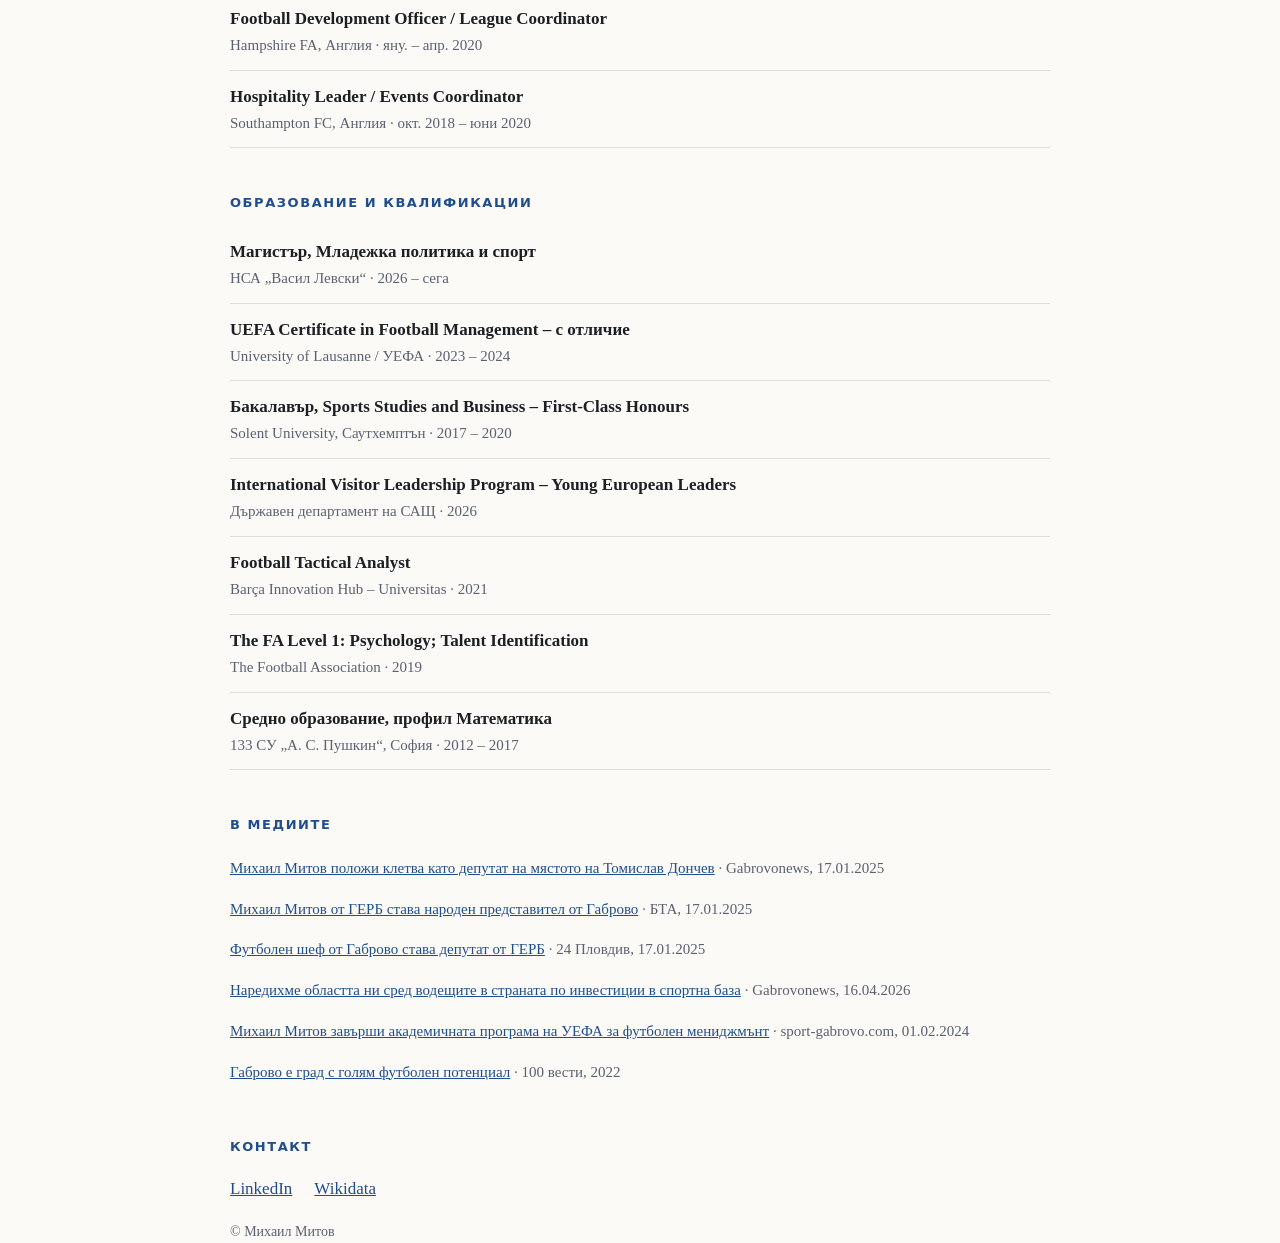
==== commit 6b1b8929: "Описание: бивш български политик, спортен специалист и бизнесмен Co-Authored-By: Claude Opus 5.5 (1M" ====
--- a/index.html
+++ b/index.html
@@ -3,14 +3,15 @@
 <head>
 <meta charset="utf-8">
 <meta name="viewport" content="width=device-width, initial-scale=1">
+<meta name="google-site-verification" content="TqFkczmR7O5MOPKGAMdMdrlTb6hN_6-Y9lif3HZ1L48" />
 <title>Михаил Митов | Mihail Mitov</title>
-<meta name="description" content="Михаил Илиев Митов – изпълнителен директор на УКО България, бивш народен представител в 51-вото Народно събрание и член на ПАСЕ, бивш изпълнителен директор на ФК „Янтра“ Габрово.">
+<meta name="description" content="Михаил Илиев Митов – бивш български политик, спортен специалист и бизнесмен; изпълнителен директор на УКО България, бивш народен представител в 51-вото Народно събрание и член на ПАСЕ, бивш изпълнителен директор на ФК „Янтра“ Габрово.">
 <link rel="canonical" href="https://mihailmitovv-code.github.io/">
 <link rel="alternate" hreflang="bg" href="https://mihailmitovv-code.github.io/">
 <link rel="alternate" hreflang="en" href="https://mihailmitovv-code.github.io/en.html">
 <meta property="og:type" content="profile">
 <meta property="og:title" content="Михаил Митов">
-<meta property="og:description" content="Изпълнителен директор на УКО България. Кръгова икономика и биогорива, спортен мениджмънт, младежка и европейска политика.">
+<meta property="og:description" content="Бивш български политик, спортен специалист и бизнесмен. Изпълнителен директор на УКО България.">
 <meta property="og:image" content="https://mihailmitovv-code.github.io/mihail-mitov.jpg">
 <meta property="og:url" content="https://mihailmitovv-code.github.io/">
 <link rel="stylesheet" href="style.css">
@@ -37,7 +38,7 @@
       "https://mihailmitovv-code.github.io/mihail-mitov.jpg",
       "https://mihailmitovv-code.github.io/mihail-mitov-square.jpg"
     ],
-    "description": "Български мениджър и бивш политик, изпълнителен директор на УКО България, бивш народен представител в 51-вото Народно събрание и член на Парламентарната асамблея на Съвета на Европа.",
+    "description": "Бивш български политик, спортен специалист и бизнесмен; изпълнителен директор на УКО България, бивш народен представител в 51-вото Народно събрание и член на Парламентарната асамблея на Съвета на Европа.",
     "nationality": {
       "@type": "Country",
       "name": "Bulgaria"
@@ -120,7 +121,7 @@
   <div class="photo"><img src="mihail-mitov.webp" alt="Михаил Митов" width="800" height="1000"></div>
   <div>
     <h1>Михаил Митов</h1>
-    <p class="lead">Изпълнителен директор на УКО България. Кръгова икономика и биогорива, спортен мениджмънт, младежка и европейска политика.</p>
+    <p class="lead">Бивш български политик, спортен специалист и бизнесмен. Изпълнителен директор на УКО България.</p>
   </div>
 </section>
 <section id="bio" class="wrap">
--- a/style.css
+++ b/style.css
@@ -1,9 +1,9 @@
 :root{--bg:#fbfaf7;--fg:#1c1f24;--muted:#5b6170;--accent:#1f4e8c;--line:#e3e0d8}
 @media (prefers-color-scheme:dark){:root{--bg:#14161a;--fg:#ecebe6;--muted:#a3a8b3;--accent:#8db4ea;--line:#2b2f36}}
 *{box-sizing:border-box}
-body{margin:0;background:var(--bg);color:var(--fg);font:17px/1.65 Georgia,"Times New Roman",serif}
+body{margin:0;font-feature-settings:"locl" 0;background:var(--bg);color:var(--fg);font:17px/1.65 Georgia,"Times New Roman",serif}
 .wrap{max-width:860px;margin:0 auto;padding:0 20px}
-.top{display:flex;justify-content:space-between;align-items:center;padding-top:22px;padding-bottom:22px;font-family:system-ui,sans-serif;font-size:15px}
+.top{display:flex;justify-content:space-between;align-items:center;padding-top:22px;padding-bottom:22px;font-family:Georgia,"Times New Roman",serif;font-size:16px}
 .mark{font-weight:700;letter-spacing:.08em}
 nav a{color:var(--muted);text-decoration:none;margin-left:18px}
 nav a:hover{color:var(--accent)}
@@ -19,5 +19,5 @@
 .press li{padding:8px 0;color:var(--muted);font-size:15px}
 a{color:var(--accent)}
 .links a{margin-right:22px}
-footer{padding-top:50px;padding-bottom:40px;color:var(--muted);font-size:14px;font-family:system-ui,sans-serif}
+footer{padding-top:50px;padding-bottom:40px;color:var(--muted);font-size:14px;font-family:Georgia,serif}
 @media (max-width:640px){.hero{grid-template-columns:1fr}.photo{width:200px}h1{font-size:36px}nav a{margin-left:10px}}
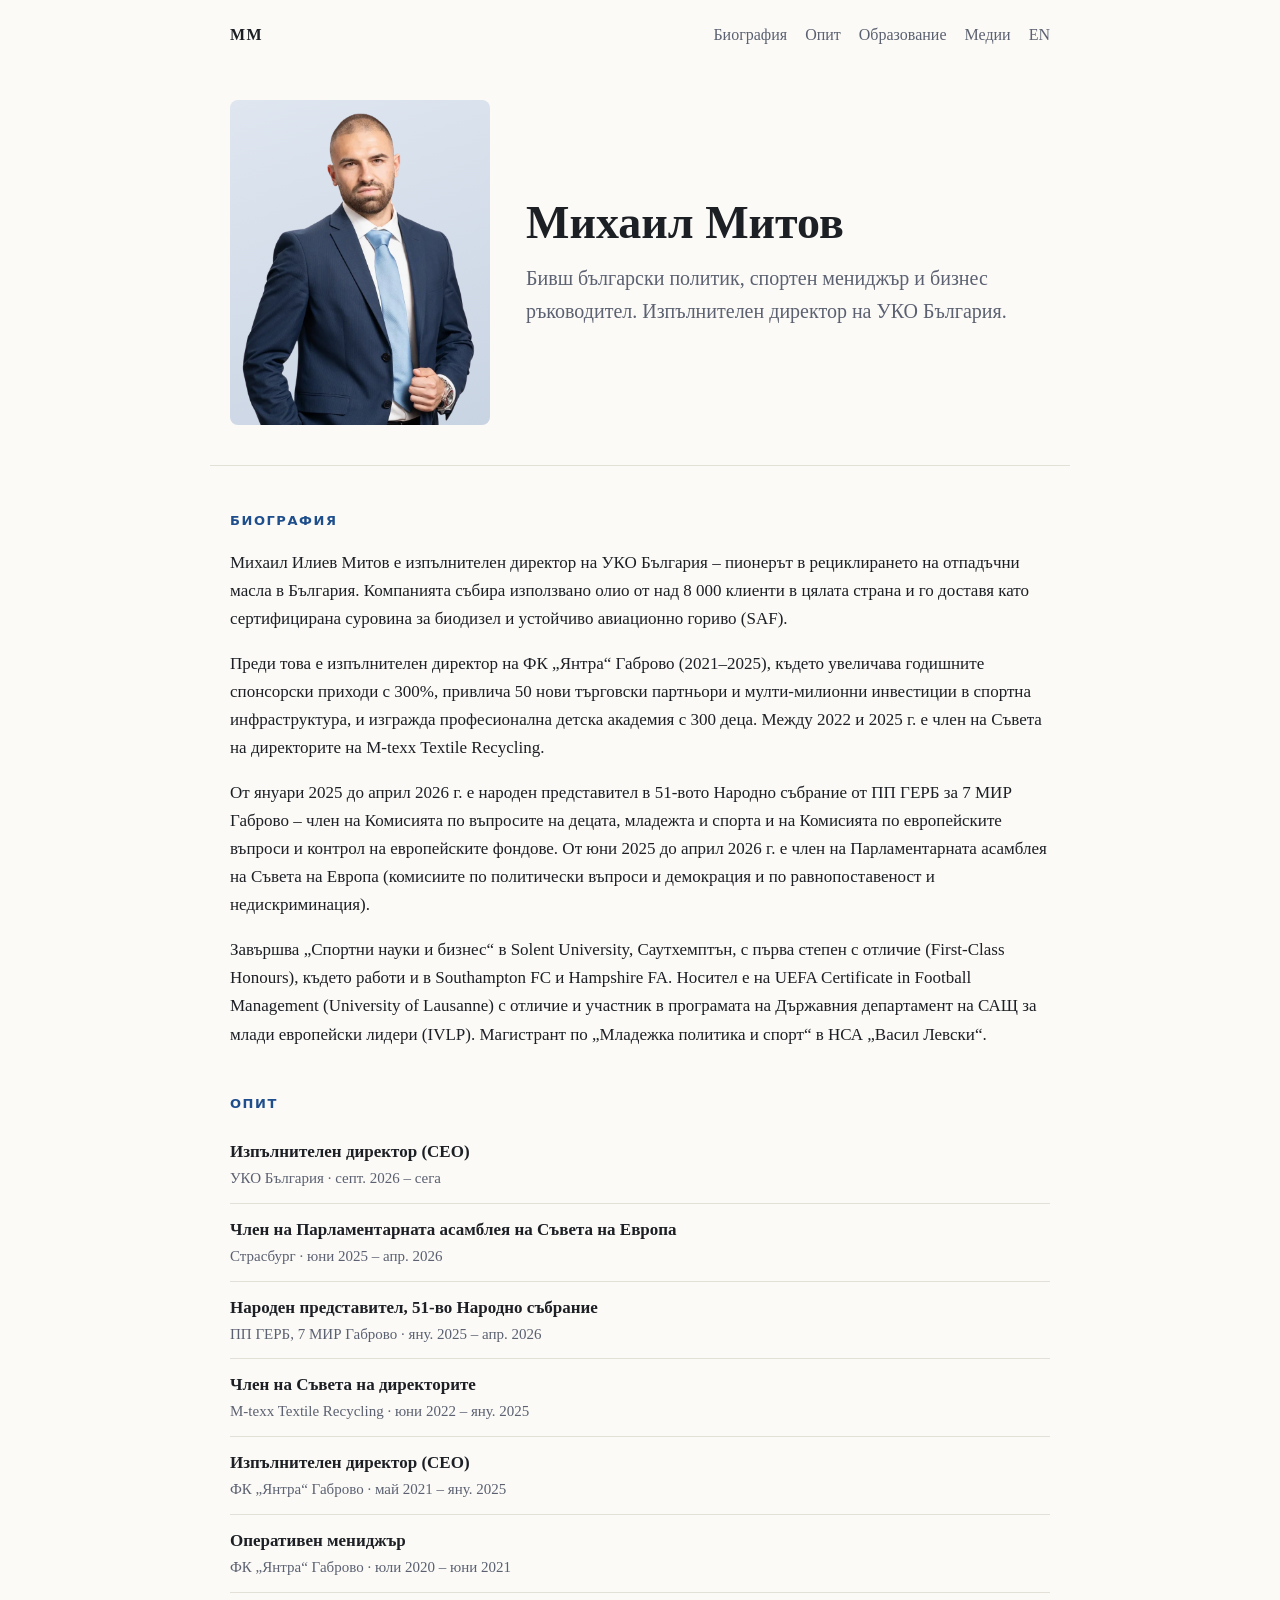
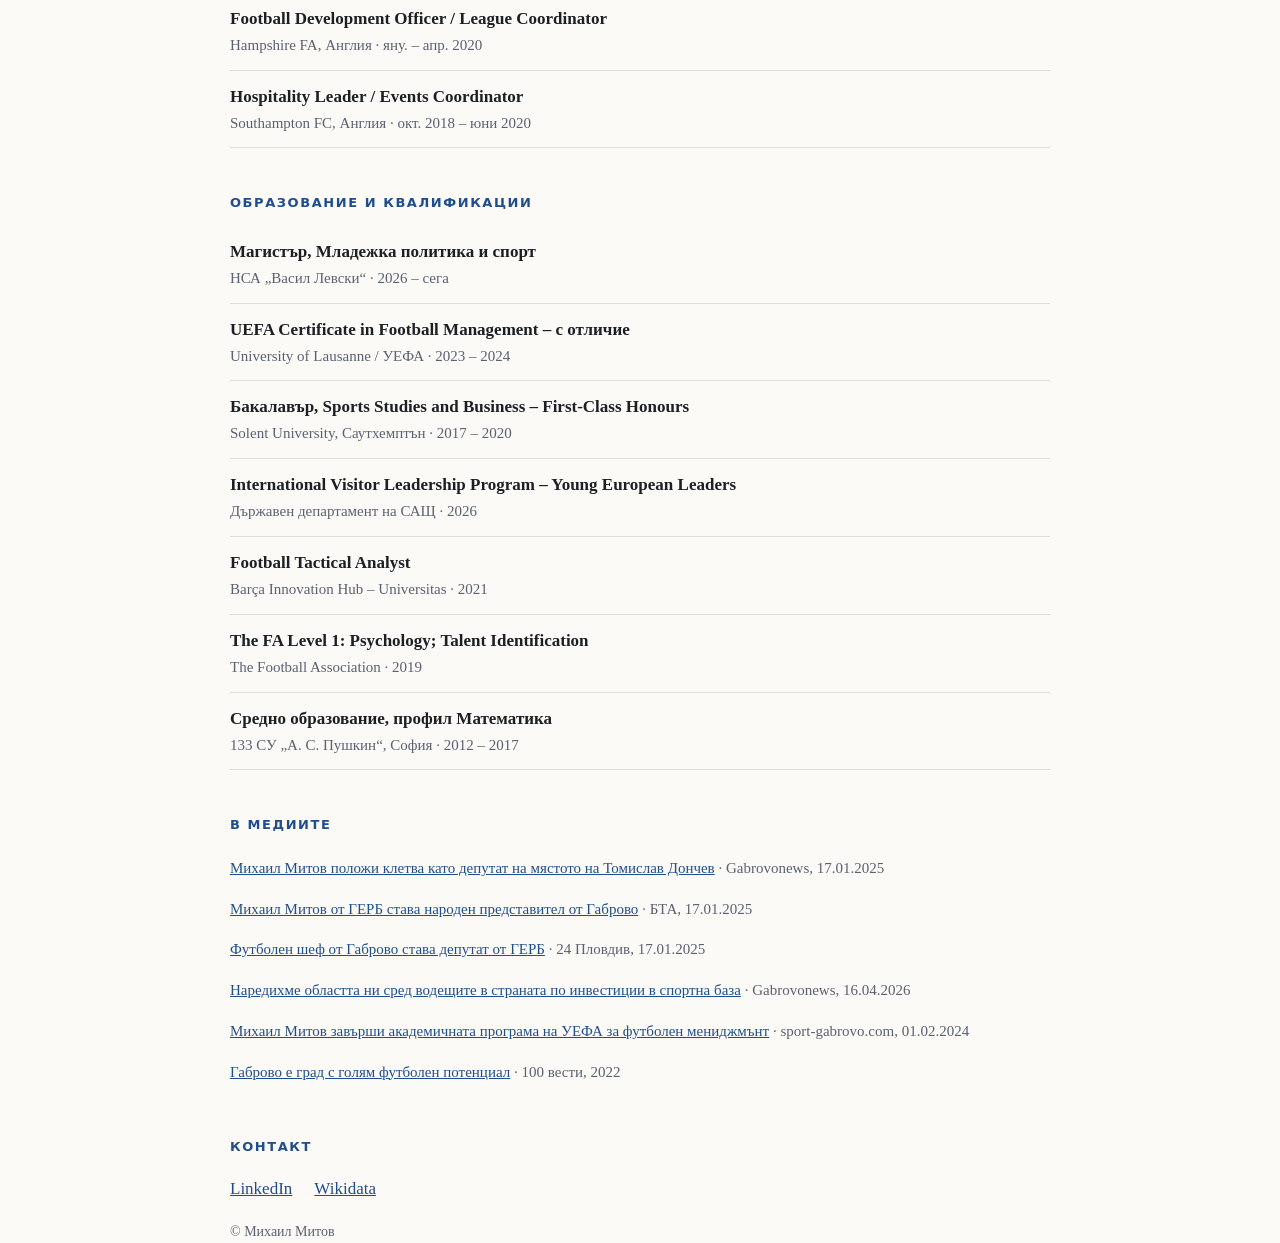
==== commit 82c735e7: "Описание като в Wikidata Co-Authored-By: Claude Opus 5.5 (1M context) <noreply@anthropic.com> Claude" ====
--- a/index.html
+++ b/index.html
@@ -5,13 +5,13 @@
 <meta name="viewport" content="width=device-width, initial-scale=1">
 <meta name="google-site-verification" content="TqFkczmR7O5MOPKGAMdMdrlTb6hN_6-Y9lif3HZ1L48" />
 <title>Михаил Митов | Mihail Mitov</title>
-<meta name="description" content="Михаил Илиев Митов – бивш български политик, спортен специалист и бизнесмен; изпълнителен директор на УКО България, бивш народен представител в 51-вото Народно събрание и член на ПАСЕ, бивш изпълнителен директор на ФК „Янтра“ Габрово.">
+<meta name="description" content="Михаил Илиев Митов – бивш български политик, спортен мениджър и бизнес ръководител; изпълнителен директор на УКО България, бивш народен представител в 51-вото Народно събрание и член на ПАСЕ, бивш изпълнителен директор на ФК „Янтра“ Габрово.">
 <link rel="canonical" href="https://mihailmitovv-code.github.io/">
 <link rel="alternate" hreflang="bg" href="https://mihailmitovv-code.github.io/">
 <link rel="alternate" hreflang="en" href="https://mihailmitovv-code.github.io/en.html">
 <meta property="og:type" content="profile">
 <meta property="og:title" content="Михаил Митов">
-<meta property="og:description" content="Бивш български политик, спортен специалист и бизнесмен. Изпълнителен директор на УКО България.">
+<meta property="og:description" content="Бивш български политик, спортен мениджър и бизнес ръководител. Изпълнителен директор на УКО България.">
 <meta property="og:image" content="https://mihailmitovv-code.github.io/mihail-mitov.jpg">
 <meta property="og:url" content="https://mihailmitovv-code.github.io/">
 <link rel="stylesheet" href="style.css">
@@ -38,7 +38,7 @@
       "https://mihailmitovv-code.github.io/mihail-mitov.jpg",
       "https://mihailmitovv-code.github.io/mihail-mitov-square.jpg"
     ],
-    "description": "Бивш български политик, спортен специалист и бизнесмен; изпълнителен директор на УКО България, бивш народен представител в 51-вото Народно събрание и член на Парламентарната асамблея на Съвета на Европа.",
+    "description": "Бивш български политик, спортен мениджър и бизнес ръководител; изпълнителен директор на УКО България, бивш народен представител в 51-вото Народно събрание и член на Парламентарната асамблея на Съвета на Европа.",
     "nationality": {
       "@type": "Country",
       "name": "Bulgaria"
@@ -121,7 +121,7 @@
   <div class="photo"><img src="mihail-mitov.webp" alt="Михаил Митов" width="800" height="1000"></div>
   <div>
     <h1>Михаил Митов</h1>
-    <p class="lead">Бивш български политик, спортен специалист и бизнесмен. Изпълнителен директор на УКО България.</p>
+    <p class="lead">Бивш български политик, спортен мениджър и бизнес ръководител. Изпълнителен директор на УКО България.</p>
   </div>
 </section>
 <section id="bio" class="wrap">
